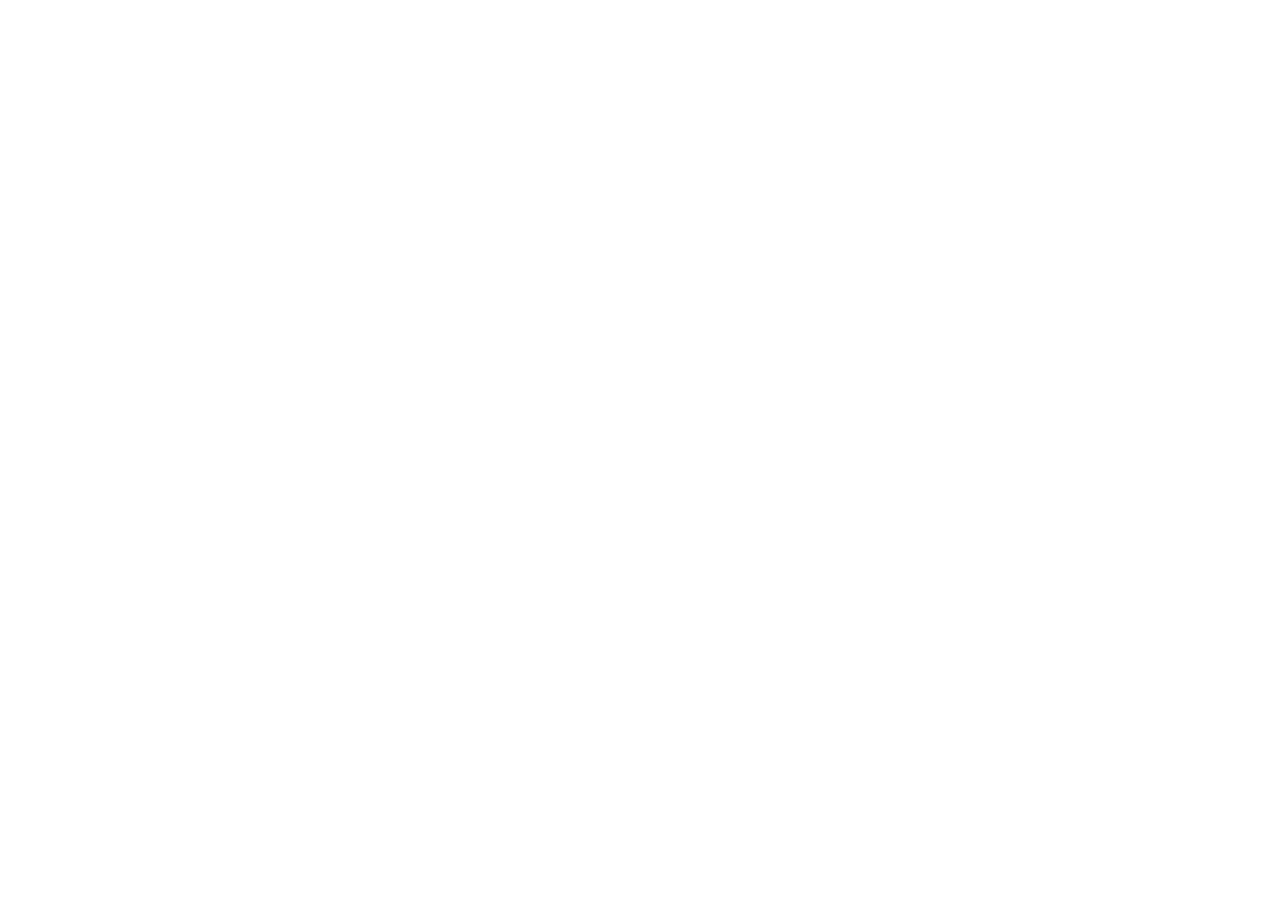
==== homework15.html @ a233f8dd "homework16" ====
<!DOCTYPE html>
<html lang="en">
<head>
    <meta charset="UTF-8">
    <meta name="viewport" content="width=device-width, initial-scale=1.0">
    <title>homework16</title>
    <link rel="stylesheet" href="./homework15.css">
</head>
<body>
     
        </div>
     </div>
</body>
</html>
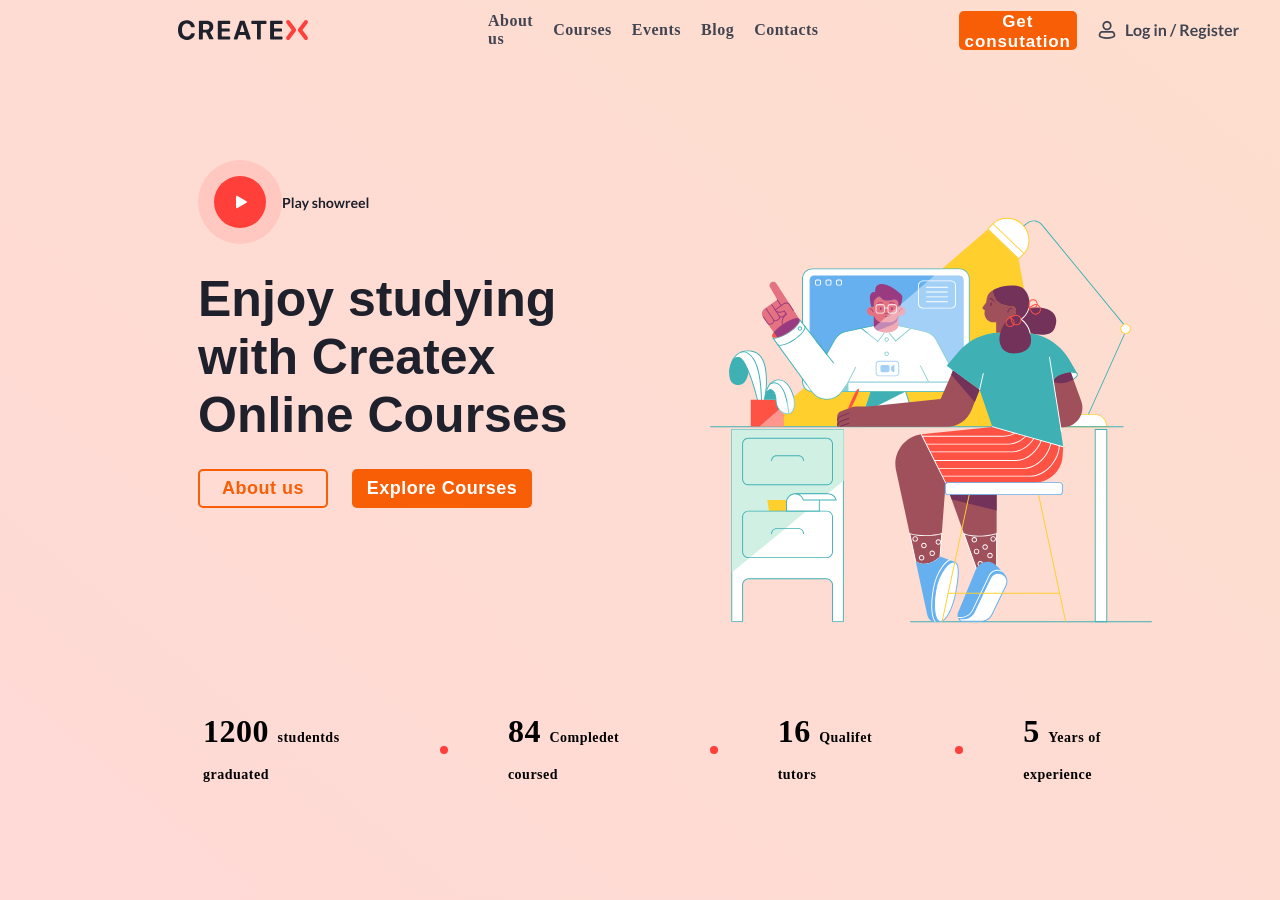
==== commit 7b2743d6: "homework15" ====
--- a/homework15.html
+++ b/homework15.html
@@ -1,14 +1,71 @@
-<!DOCTYPE html>
+<!doctype html>
 <html lang="en">
-<head>
-    <meta charset="UTF-8">
-    <meta name="viewport" content="width=device-width, initial-scale=1.0">
+  <head>
+    <meta charset="UTF-8" />
+    <meta name="viewport" content="width=device-width, initial-scale=1.0" />
     <title>homework16</title>
-    <link rel="stylesheet" href="./homework15.css">
-</head>
-<body>
-     
+    <link rel="stylesheet" href="./homework15.css" />
+  </head>
+  <body>
+    <div class="container1">
+
+      <div class="header">
+
+        <img src="./logo1.svg" alt="" class="logo1" />
+
+        <a class="a1" href="">About us</a>
+        <a class="a1" href="">Courses</a>
+        <a class="a1" href="">Events</a>
+        <a class="a1" href="">Blog</a>
+        <a class="a1" href="">Contacts</a>
+
+        <button class="button1">
+          <p>Get consutation</p>
+        </button>
+
+        <img src="./logo2.svg" alt="" class="logo2" />
+      </div>
+
+      <div class="in-container1">
+        <div class="div1">
+          <img src="./play-video.svg" alt="" class="logo3" />
+
+          <h1 style="color: rgba(30, 33, 44, 1)">
+            Enjoy studying <br />with Createx <br />Online Courses
+          </h1>
+
+          <button class="button2">
+            <a href="" style="color: rgba(247, 94, 5, 1); text-decoration: none;">About us</a>
+          </button>
+
+          <button class="button3">
+            <a href="" style="color: white; text-decoration: none;">Explore Courses</a>
+          </button>
+
         </div>
-     </div>
-</body>
-</html>+
+        <div class="div2">
+    
+            <img src="./illustration.svg" alt="" class="logo4">
+    
+        </div>
+      </div>
+      
+      <div class="footer1">
+
+        <h1 class="text1">1200 <span class="span1">studentds graduated</span></h1>
+        <img src="./ellipse.svg" alt="">
+
+        <h1 class="text2">84 <span class="span1">Compledet coursed</span></h1>
+        <img src="./ellipse.svg" alt="">
+
+        <h1 class="text3">16 <span class="span1">Qualifet tutors</span></h1>
+        <img src="./ellipse.svg" alt="">
+
+        <h1 class="text4">5 <span class="span1">Years of experience</span></h1>
+      </div>
+    </div>
+
+
+  </body>
+</html>
--- a/homework15.css
+++ b/homework15.css
@@ -0,0 +1,112 @@
+* {
+  margin: 0;
+}
+.container1 {
+    width: 100%;
+    height: 100vh;
+    background-image: url("./bg-color.svg");
+    background-position: center;
+    background-repeat: no-repeat;
+
+}
+.header{
+    width: 80%;
+    height: 60px;
+    margin: auto;
+    display: flex;
+    align-items: center;
+    gap: 20px;
+}
+.logo1{
+    padding-left: 50px;
+    padding-right: 160px;
+}
+.a1{
+    color: rgba(66, 69, 81, 1);
+    text-decoration: none;
+    font-weight: 600;
+    letter-spacing: 0.5px;
+}
+.button1{
+    width: 200px;
+    height: 39px;
+    margin-left: 120px;
+    background-color: rgba(247, 94, 5, 1);
+    color: white;
+    font-weight: 600;
+    letter-spacing: 0.9px;
+    font-family: 'Gill Sans', 'Gill Sans MT', Calibri, 'Trebuchet MS', sans-serif;
+    font-size: 17px;
+    border: none;
+    border-radius: 5px;
+}
+.in-container1{
+    width: 80%;
+    height: 60vh;
+    display: flex;
+    margin: auto;
+    margin-top: 90px;
+}
+.div1{
+    width: 50%;
+    height: 100%;
+    padding: 10px 70px;
+    font-size: 25px;
+    font-weight: 800;
+    font-family: 'Gill Sans', 'Gill Sans MT', Calibri, 'Trebuchet MS', sans-serif;
+}
+.logo3{
+    max-width: 200px;
+    margin-bottom: 20px;
+    
+}
+.button2{
+    width: 130px;
+    height: 39px;
+    justify-content: center;
+    background-color: rgba(255, 255, 255, 0);
+    border: 2px solid rgba(247, 94, 5, 1);
+    font-size: 18px;
+    font-weight: 550;
+    font-family: 'Gill Sans', 'Gill Sans MT', Calibri, 'Trebuchet MS', sans-serif;
+    letter-spacing: 0.5px;
+    border-radius: 5px;
+}
+.button3{
+    width: 180px;
+    height: 39px;
+    margin-top: 25px;
+    margin-left: 17px;
+    justify-content: center;
+    background-color: rgba(247, 94, 5, 1);
+    border: none;
+    font-size: 18px;
+    font-weight: 550;
+    font-family: 'Gill Sans', 'Gill Sans MT', Calibri, 'Trebuchet MS', sans-serif;
+    letter-spacing: 0.5px;
+    border-radius: 5px;
+}
+.div2{
+    width: 50%;
+    height: 100%;
+}
+.logo4{
+  width: 100%;
+  height: 100%;
+}
+.footer1{
+    width: 80%;
+    height: 60px;
+    margin: auto;
+    display: flex;
+    align-items: center;
+    gap: 60px;
+    letter-spacing: 0.5px;
+    margin-top: 30px;
+}
+.span1{
+  font-size: 14px;
+}
+.text1{
+    padding-left: 75px;
+}
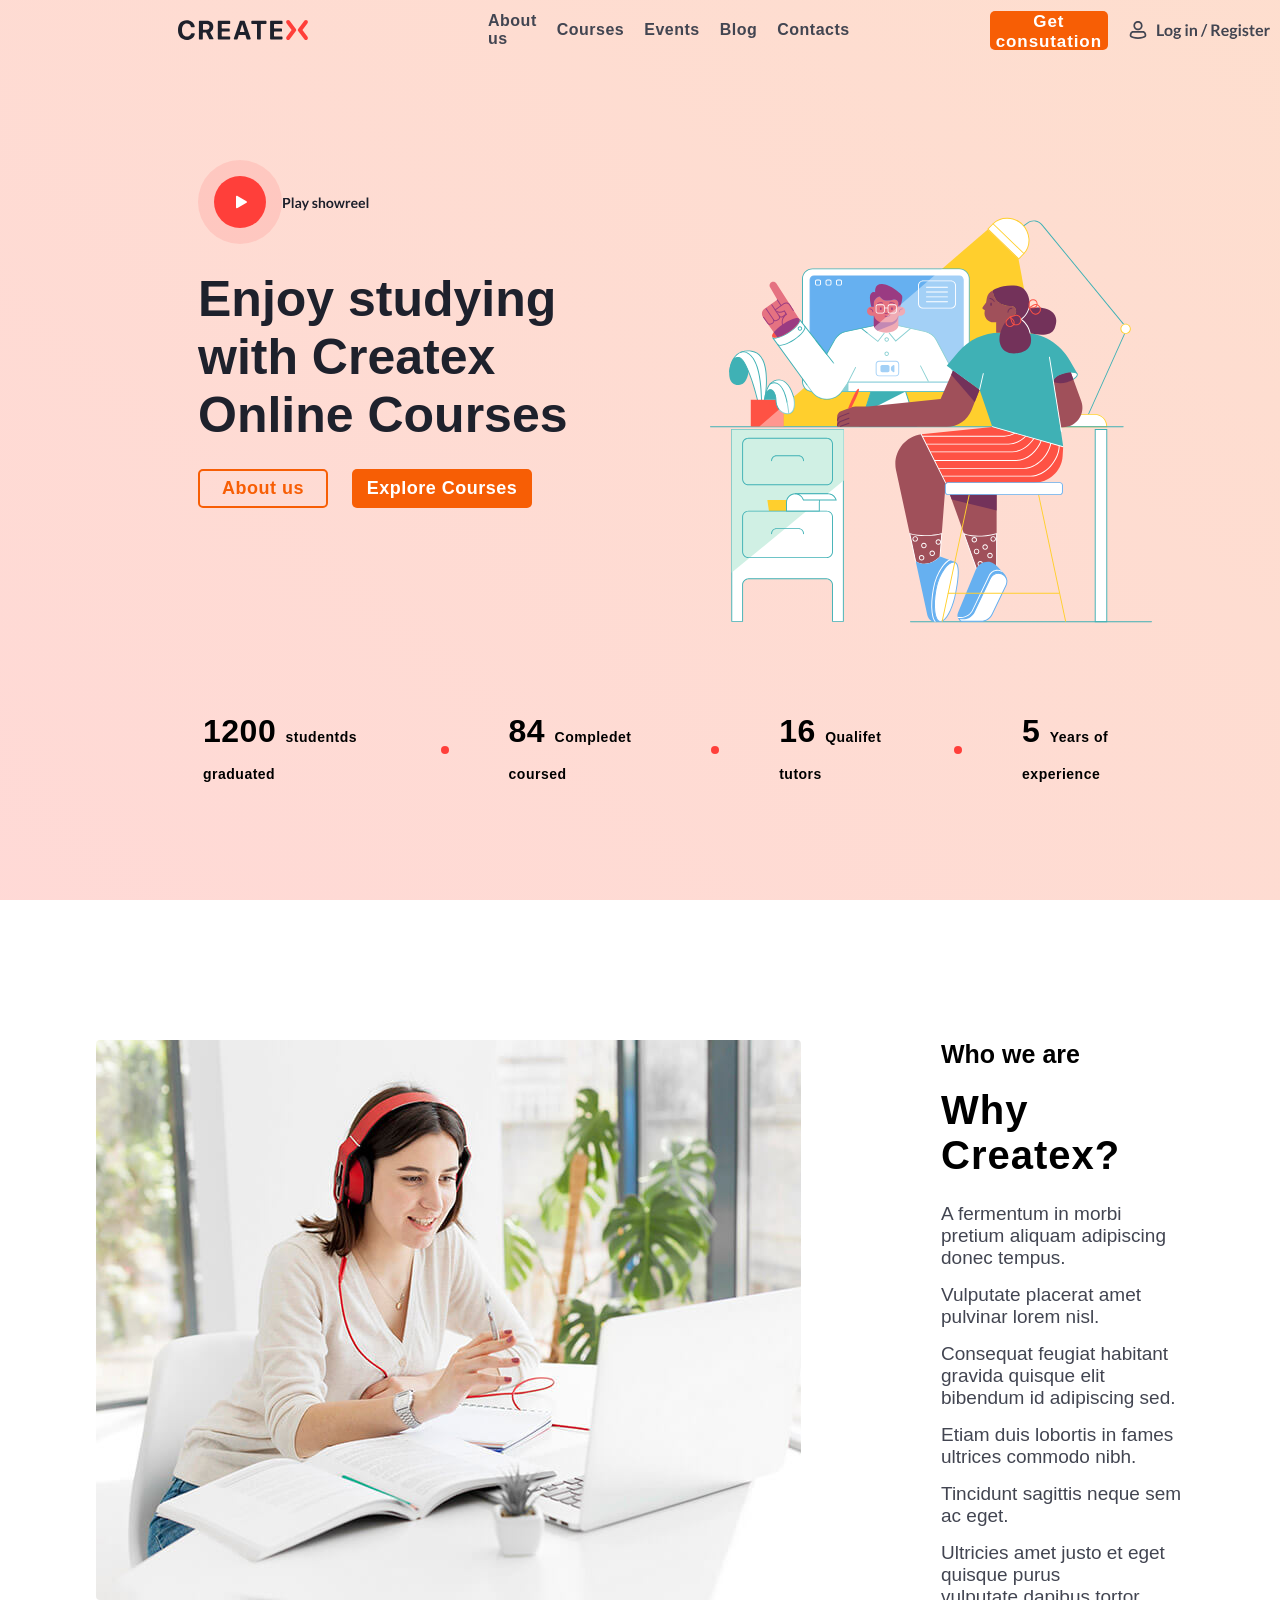
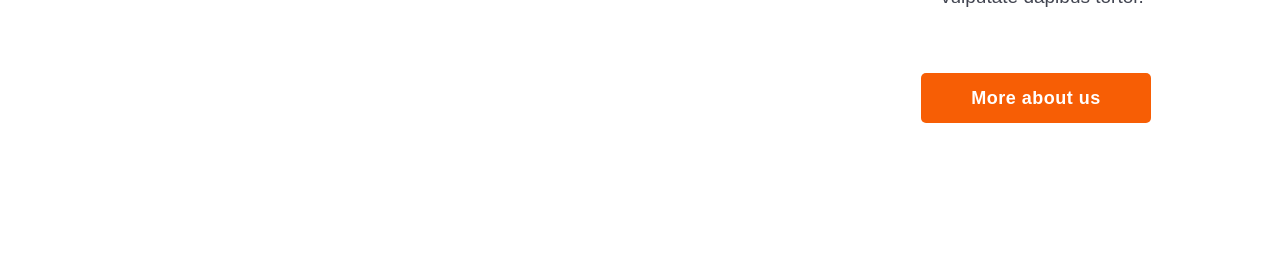
==== commit 5f139ebf: "homework15" ====
--- a/homework15.html
+++ b/homework15.html
@@ -8,9 +8,7 @@
   </head>
   <body>
     <div class="container1">
-
       <div class="header">
-
         <img src="./logo1.svg" alt="" class="logo1" />
 
         <a class="a1" href="">About us</a>
@@ -35,37 +33,73 @@
           </h1>
 
           <button class="button2">
-            <a href="" style="color: rgba(247, 94, 5, 1); text-decoration: none;">About us</a>
+            <a href="" style="color: rgba(247, 94, 5, 1); text-decoration: none"
+              >About us</a
+            >
           </button>
 
           <button class="button3">
-            <a href="" style="color: white; text-decoration: none;">Explore Courses</a>
+            <a href="" style="color: white; text-decoration: none"
+              >Explore Courses</a
+            >
           </button>
-
         </div>
 
         <div class="div2">
-    
-            <img src="./illustration.svg" alt="" class="logo4">
-    
+          <img src="./illustration.svg" alt="" class="logo4" />
         </div>
       </div>
-      
+
       <div class="footer1">
-
-        <h1 class="text1">1200 <span class="span1">studentds graduated</span></h1>
-        <img src="./ellipse.svg" alt="">
+        <h1 class="text1">
+          1200 <span class="span1">studentds graduated</span>
+        </h1>
+        <img src="./ellipse.svg" alt="" />
 
         <h1 class="text2">84 <span class="span1">Compledet coursed</span></h1>
-        <img src="./ellipse.svg" alt="">
+        <img src="./ellipse.svg" alt="" />
 
         <h1 class="text3">16 <span class="span1">Qualifet tutors</span></h1>
-        <img src="./ellipse.svg" alt="">
+        <img src="./ellipse.svg" alt="" />
 
         <h1 class="text4">5 <span class="span1">Years of experience</span></h1>
       </div>
     </div>
 
+    <div class="container2">
+      <div class="in-container2">
+        <img src="./image.svg" alt="" />
+      </div>
+
+      <div class="in-container3">
+        <p style="font-size: 25px; padding-bottom: 19px; font-family: 'Gill Sans', 'Gill Sans MT', Calibri, 'Trebuchet MS', sans-serif; font-weight: 600;">Who we are</p>
+        <h1 style="padding-bottom: 10px; font-size: 40px; font-family: 'Gill Sans', 'Gill Sans MT', Calibri, 'Trebuchet MS', sans-serif; font-weight:bolder;
+        letter-spacing: 1px;">Why Createx?</h1>
+
+        <p class="parag1">
+          A fermentum in morbi pretium aliquam adipiscing <br />donec tempus.
+        </p>
+        <p class="parag1">Vulputate placerat amet pulvinar lorem nisl.</p>
+        <p class="parag1">
+          Consequat feugiat habitant gravida quisque elit <br />bibendum id
+          adipiscing sed.
+        </p>
+        <p class="parag1">
+          Etiam duis lobortis in fames ultrices commodo nibh.
+        </p>
+        <p class="parag1">Tincidunt sagittis neque sem ac eget.</p>
+        <p class="parag1">
+          Ultricies amet justo et eget quisque purus <br />vulputate dapibus
+          tortor.
+        </p>
+
+        <button class="button4">
+          <p>More about us</p>
+        </button>
+      </div>
+    </div>
+
+    
 
   </body>
 </html>
--- a/homework15.css
+++ b/homework15.css
@@ -1,5 +1,6 @@
 * {
   margin: 0;
+  font-family: 'Gill Sans', 'Gill Sans MT', Calibri, 'Trebuchet MS', sans-serif;
 }
 .container1 {
     width: 100%;
@@ -109,4 +110,36 @@
 }
 .text1{
     padding-left: 75px;
-}+}
+.container2{
+    width: 85%;
+    margin: auto;
+    display: flex;
+    gap: 90px;
+    margin-top: 140px; 
+    margin-bottom: 140px;
+}
+.in-container3{
+    width: 700px;
+    padding-left: 50px;
+}
+.parag1{
+    color: rgba(66, 69, 81, 1);
+    font-size: 19px;
+    padding-top: 15px;
+}
+.button4{
+    width: 230px;
+    height: 50px;
+    margin-top: 65px;
+    margin-left: -20px;
+    justify-content: center;
+    background-color: rgba(247, 94, 5, 1);
+    color: white;
+    border: none;
+    font-size: 18px;
+    font-weight: 550;
+    font-family: 'Gill Sans', 'Gill Sans MT', Calibri, 'Trebuchet MS', sans-serif;
+    letter-spacing: 0.5px;
+    border-radius: 5px;
+}
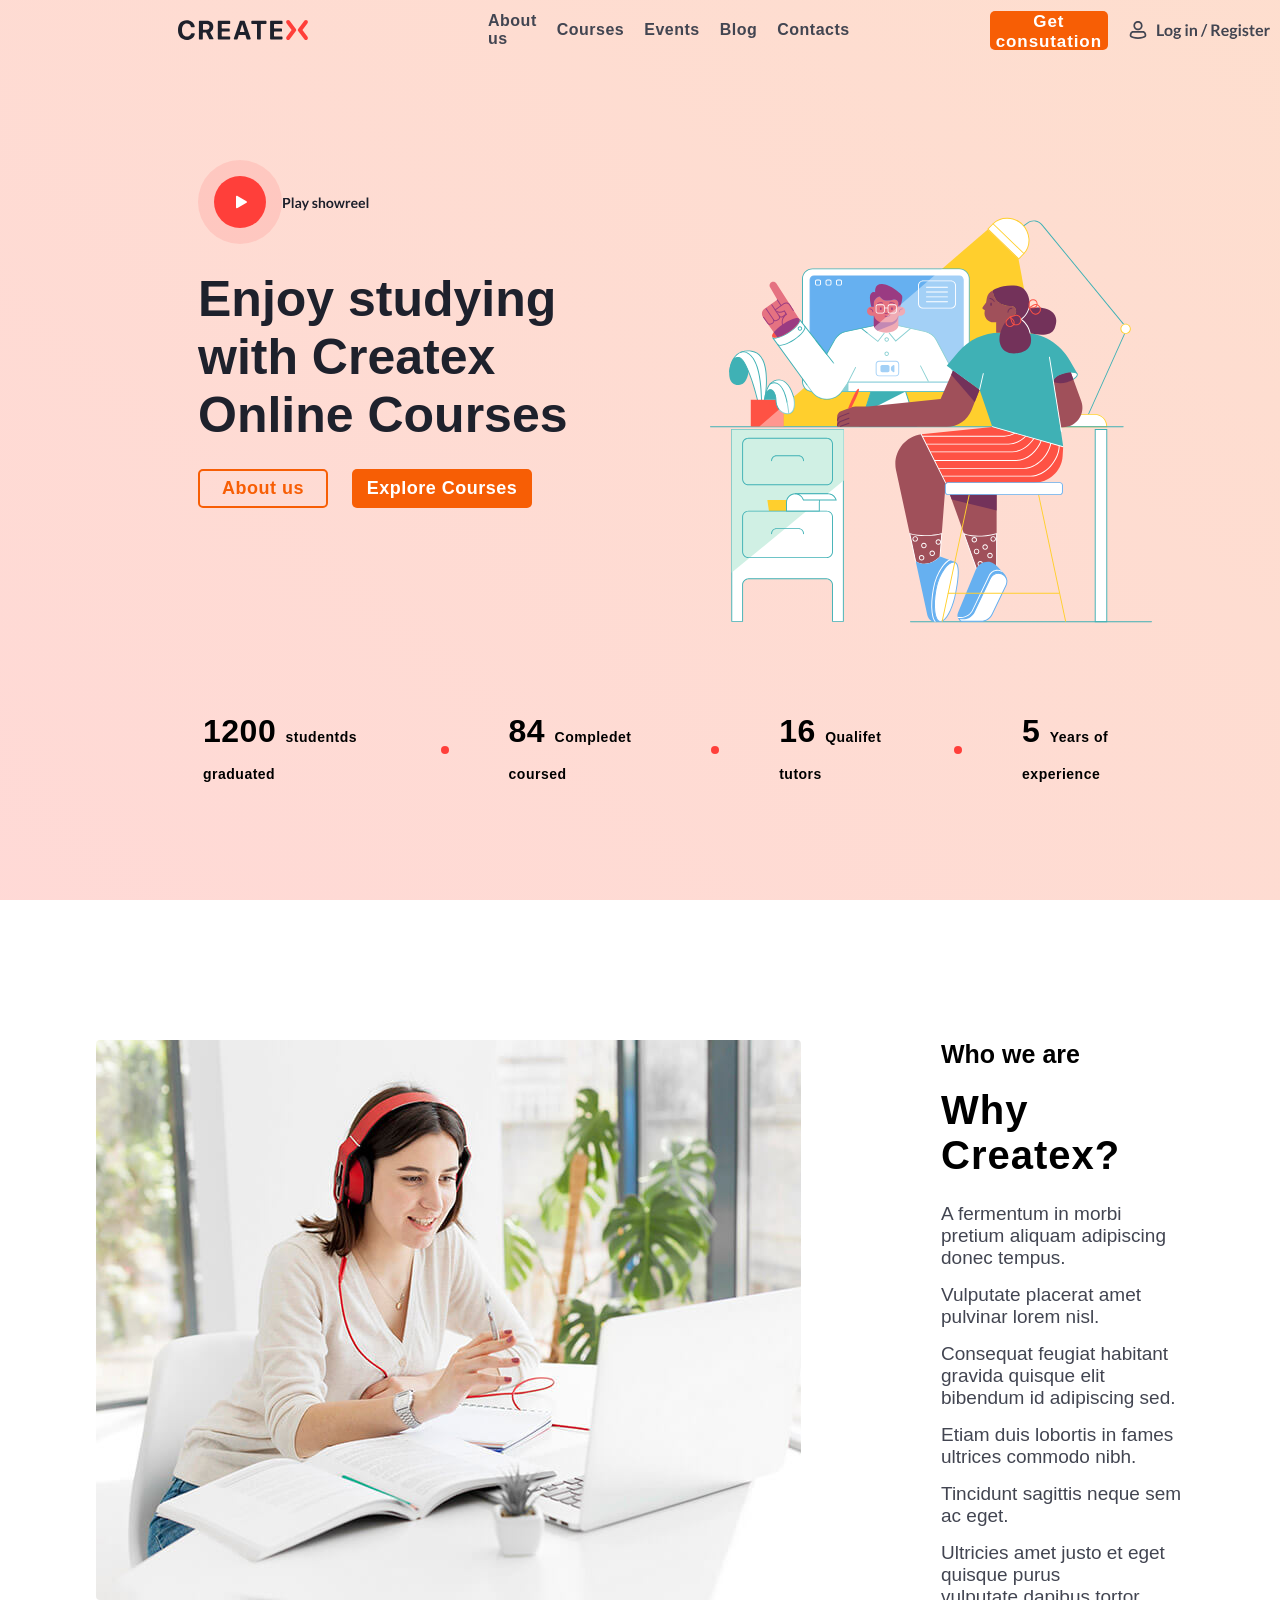
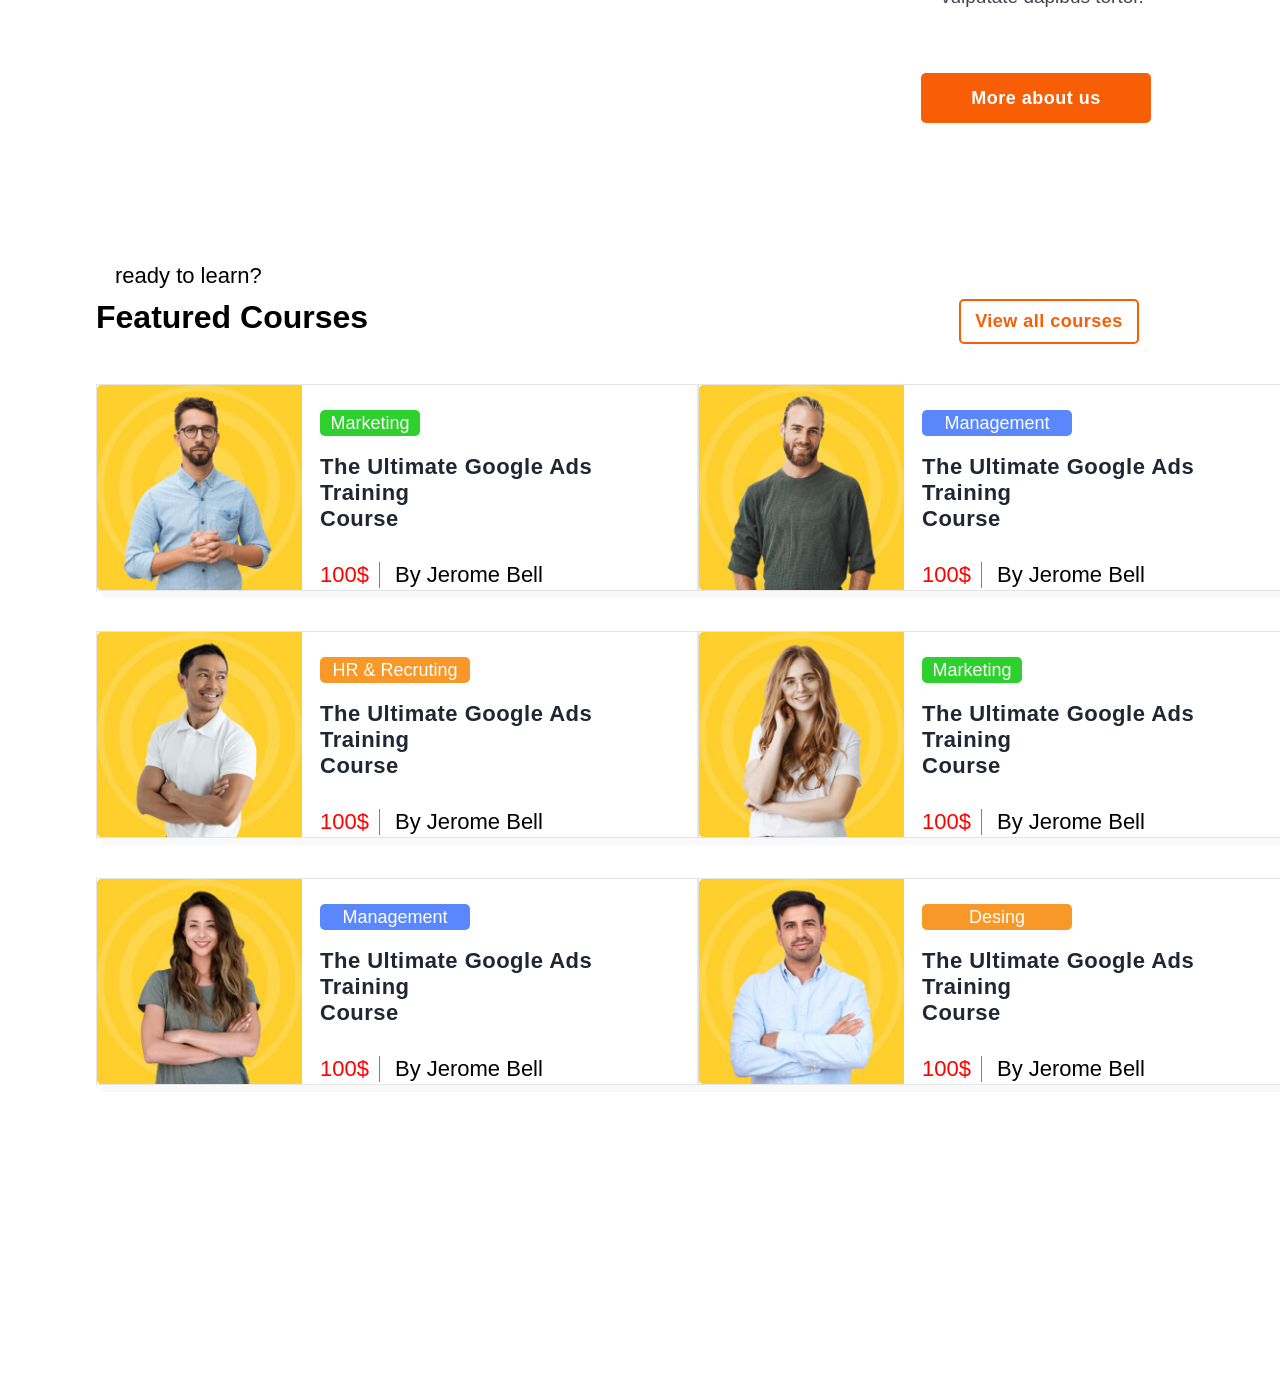
==== commit 87bbb450: "homework15" ====
--- a/homework15.html
+++ b/homework15.html
@@ -72,9 +72,31 @@
       </div>
 
       <div class="in-container3">
-        <p style="font-size: 25px; padding-bottom: 19px; font-family: 'Gill Sans', 'Gill Sans MT', Calibri, 'Trebuchet MS', sans-serif; font-weight: 600;">Who we are</p>
-        <h1 style="padding-bottom: 10px; font-size: 40px; font-family: 'Gill Sans', 'Gill Sans MT', Calibri, 'Trebuchet MS', sans-serif; font-weight:bolder;
-        letter-spacing: 1px;">Why Createx?</h1>
+        <p
+          style="
+            font-size: 25px;
+            padding-bottom: 19px;
+            font-family:
+              &quot;Gill Sans&quot;, &quot;Gill Sans MT&quot;, Calibri,
+              &quot;Trebuchet MS&quot;, sans-serif;
+            font-weight: 600;
+          "
+        >
+          Who we are
+        </p>
+        <h1
+          style="
+            padding-bottom: 10px;
+            font-size: 40px;
+            font-family:
+              &quot;Gill Sans&quot;, &quot;Gill Sans MT&quot;, Calibri,
+              &quot;Trebuchet MS&quot;, sans-serif;
+            font-weight: bolder;
+            letter-spacing: 1px;
+          "
+        >
+          Why Createx?
+        </h1>
 
         <p class="parag1">
           A fermentum in morbi pretium aliquam adipiscing <br />donec tempus.
@@ -99,7 +121,143 @@
       </div>
     </div>
 
-    
+    <p class="text-exit">ready to learn?</p>
+
+    <div class="container3">
+      <div class="header2">
+        <h1>Featured Courses</h1>
+
+        <button class="button5">
+          <p>View all courses</p>
+        </button>
+      </div>
+
+      <div class="container-in1">
+
+        
+        <div class="in-container4">
+          <div class="div-in1">
+          <div class="in-div1">
+            <img src="./image1.svg" alt="" style="width: 205px" />
+          </div>
+
+          <div class="in-div2">
+            <div class="divv1">
+              <p>Marketing</p>
+            </div>
+
+            <p class="textt1">The Ultimate Google Ads Training <br />Course</p>
+
+            <div class="divv2">
+              <p class="textt2">100$</p>
+              <p class="textt3">By Jerome Bell</p>
+            </div>
+          </div>
+        </div>
+
+        <div class="div-in1">
+          <div class="in-div1">
+            <img src="./image2.png" alt="" style="width: 205px" />
+          </div>
+
+          <div class="in-div2">
+            <div class="divv3">
+              <p>HR & Recruting</p>
+            </div>
+
+            <p class="textt1">The Ultimate Google Ads Training <br />Course</p>
+
+            <div class="divv2">
+              <p class="textt2">100$</p>
+              <p class="textt3">By Jerome Bell</p>
+            </div>
+          </div>
+        </div>
+
+        <div class="div-in1">
+          <div class="in-div1">
+            <img src="./image3.png" alt="" style="width: 205px" />
+          </div>
+
+          <div class="in-div2">
+            <div class="divv4">
+              <p>Management</p>
+            </div>
+
+            <p class="textt1">The Ultimate Google Ads Training <br />Course</p>
+
+            <div class="divv2">
+              <p class="textt2">100$</p>
+              <p class="textt3">By Jerome Bell</p>
+            </div>
+          </div>
+        </div>
+      </div>
+      
+      
+      <div class="in-container4">
+        <div class="div-in1">
+          <div class="in-div1">
+            <img src="./image4.png" alt="" style="width: 205px" />
+          </div>
+          
+          <div class="in-div2">
+            <div class="divv4">
+              <p>Management</p>
+            </div>
+
+            <p class="textt1">The Ultimate Google Ads Training <br />Course</p>
+
+            <div class="divv2">
+              <p class="textt2">100$</p>
+              <p class="textt3">By Jerome Bell</p>
+            </div>
+          </div>
+        </div>
+
+        <div class="div-in1">
+          <div class="in-div1">
+            <img src="./image5.png" alt="" style="width: 205px" />
+          </div>
+
+          <div class="in-div2">
+            <div class="divv1">
+              <p>Marketing</p>
+            </div>
+
+            <p class="textt1">The Ultimate Google Ads Training <br />Course</p>
+
+            <div class="divv2">
+              <p class="textt2">100$</p>
+              <p class="textt3">By Jerome Bell</p>
+            </div>
+          </div>
+        </div>
+
+        <div class="div-in1">
+          <div class="in-div1">
+            <img src="./image6.png" alt="" style="width: 205px" />
+          </div>
+          
+          <div class="in-div2">
+            <div class="divv5">
+              <p>Desing</p>
+            </div>
+
+            <p class="textt1">The Ultimate Google Ads Training <br />Course</p>
+            
+            <div class="divv2">
+              <p class="textt2">100$</p>
+              <p class="textt3">By Jerome Bell</p>
+            </div>
+          </div>
+        </div>
+      </div>
+    </div>
+  </div>
+  </div>
+
+
 
   </body>
 </html>
--- a/homework15.css
+++ b/homework15.css
@@ -1,145 +1,257 @@
 * {
   margin: 0;
-  font-family: 'Gill Sans', 'Gill Sans MT', Calibri, 'Trebuchet MS', sans-serif;
+  font-family: "Gill Sans", "Gill Sans MT", Calibri, "Trebuchet MS", sans-serif;
 }
 .container1 {
+  width: 100%;
+  height: 100vh;
+  background-image: url("./bg-color.svg");
+  background-position: center;
+  background-repeat: no-repeat;
+}
+.header {
+  width: 80%;
+  height: 60px;
+  margin: auto;
+  display: flex;
+  align-items: center;
+  gap: 20px;
+}
+.logo1 {
+  padding-left: 50px;
+  padding-right: 160px;
+}
+.a1 {
+  color: rgba(66, 69, 81, 1);
+  text-decoration: none;
+  font-weight: 600;
+  letter-spacing: 0.5px;
+}
+.button1 {
+  width: 200px;
+  height: 39px;
+  margin-left: 120px;
+  background-color: rgba(247, 94, 5, 1);
+  color: white;
+  font-weight: 600;
+  letter-spacing: 0.9px;
+  font-family: "Gill Sans", "Gill Sans MT", Calibri, "Trebuchet MS", sans-serif;
+  font-size: 17px;
+  border: none;
+  border-radius: 5px;
+}
+.in-container1 {
+  width: 80%;
+  height: 60vh;
+  display: flex;
+  margin: auto;
+  margin-top: 90px;
+}
+.div1 {
+  width: 50%;
+  height: 100%;
+  padding: 10px 70px;
+  font-size: 25px;
+  font-weight: 800;
+  font-family: "Gill Sans", "Gill Sans MT", Calibri, "Trebuchet MS", sans-serif;
+}
+.logo3 {
+  max-width: 200px;
+  margin-bottom: 20px;
+}
+.button2 {
+  width: 130px;
+  height: 39px;
+  justify-content: center;
+  background-color: rgba(255, 255, 255, 0);
+  border: 2px solid rgba(247, 94, 5, 1);
+  font-size: 18px;
+  font-weight: 550;
+  font-family: "Gill Sans", "Gill Sans MT", Calibri, "Trebuchet MS", sans-serif;
+  letter-spacing: 0.5px;
+  border-radius: 5px;
+}
+.button3 {
+  width: 180px;
+  height: 39px;
+  margin-top: 25px;
+  margin-left: 17px;
+  justify-content: center;
+  background-color: rgba(247, 94, 5, 1);
+  border: none;
+  font-size: 18px;
+  font-weight: 550;
+  font-family: "Gill Sans", "Gill Sans MT", Calibri, "Trebuchet MS", sans-serif;
+  letter-spacing: 0.5px;
+  border-radius: 5px;
+}
+.div2 {
+  width: 50%;
+  height: 100%;
+}
+.logo4 {
+  width: 100%;
+  height: 100%;
+}
+.footer1 {
+  width: 80%;
+  height: 60px;
+  margin: auto;
+  display: flex;
+  align-items: center;
+  gap: 60px;
+  letter-spacing: 0.5px;
+  margin-top: 30px;
+}
+.span1 {
+  font-size: 14px;
+}
+.text1 {
+  padding-left: 75px;
+}
+.container2 {
+  width: 85%;
+  margin: auto;
+  display: flex;
+  gap: 90px;
+  margin-top: 140px;
+  margin-bottom: 140px;
+}
+.in-container3 {
+  width: 700px;
+  padding-left: 50px;
+}
+.parag1 {
+  color: rgba(66, 69, 81, 1);
+  font-size: 19px;
+  padding-top: 15px;
+}
+.button4 {
+  width: 230px;
+  height: 50px;
+  margin-top: 65px;
+  margin-left: -20px;
+  justify-content: center;
+  background-color: rgba(247, 94, 5, 1);
+  color: white;
+  border: none;
+  font-size: 18px;
+  font-weight: 550;
+  font-family: "Gill Sans", "Gill Sans MT", Calibri, "Trebuchet MS", sans-serif;
+  letter-spacing: 0.5px;
+  border-radius: 5px;
+}
+.text-exit {
+  font-size: 22px;
+  padding-left: 115px;
+  padding-bottom: 10px;
+}
+.container3 {
+  width: 85%;
+  margin: auto;
+  padding-bottom: 300px;
+}
+.header2 {
+  width: 100%;
+  display: flex;
+  justify-content: space-between;
+}
+.button5 {
+  width: 180px;
+  height: 45px;
+  justify-content: center;
+  background-color: rgba(255, 255, 255, 0);
+  color: rgba(247, 94, 5, 1);
+  border: 2px solid rgba(247, 94, 5, 1);
+  font-size: 18px;
+  font-weight: 550;
+  font-family: "Gill Sans", "Gill Sans MT", Calibri, "Trebuchet MS", sans-serif;
+  letter-spacing: 0.5px;
+  border-radius: 5px;
+  margin-right: 45px;
+}
+.in-container4 {
+  width: 100%;
+}
+.container-in1{
     width: 100%;
-    height: 100vh;
-    background-image: url("./bg-color.svg");
-    background-position: center;
-    background-repeat: no-repeat;
-
-}
-.header{
-    width: 80%;
-    height: 60px;
-    margin: auto;
     display: flex;
-    align-items: center;
-    gap: 20px;
-}
-.logo1{
-    padding-left: 50px;
-    padding-right: 160px;
-}
-.a1{
-    color: rgba(66, 69, 81, 1);
-    text-decoration: none;
-    font-weight: 600;
-    letter-spacing: 0.5px;
-}
-.button1{
-    width: 200px;
-    height: 39px;
-    margin-left: 120px;
-    background-color: rgba(247, 94, 5, 1);
-    color: white;
-    font-weight: 600;
-    letter-spacing: 0.9px;
-    font-family: 'Gill Sans', 'Gill Sans MT', Calibri, 'Trebuchet MS', sans-serif;
-    font-size: 17px;
-    border: none;
-    border-radius: 5px;
-}
-.in-container1{
-    width: 80%;
-    height: 60vh;
-    display: flex;
-    margin: auto;
-    margin-top: 90px;
-}
-.div1{
-    width: 50%;
-    height: 100%;
-    padding: 10px 70px;
-    font-size: 25px;
-    font-weight: 800;
-    font-family: 'Gill Sans', 'Gill Sans MT', Calibri, 'Trebuchet MS', sans-serif;
-}
-.logo3{
-    max-width: 200px;
-    margin-bottom: 20px;
-    
-}
-.button2{
-    width: 130px;
-    height: 39px;
-    justify-content: center;
-    background-color: rgba(255, 255, 255, 0);
-    border: 2px solid rgba(247, 94, 5, 1);
-    font-size: 18px;
-    font-weight: 550;
-    font-family: 'Gill Sans', 'Gill Sans MT', Calibri, 'Trebuchet MS', sans-serif;
-    letter-spacing: 0.5px;
-    border-radius: 5px;
-}
-.button3{
-    width: 180px;
-    height: 39px;
-    margin-top: 25px;
-    margin-left: 17px;
-    justify-content: center;
-    background-color: rgba(247, 94, 5, 1);
-    border: none;
-    font-size: 18px;
-    font-weight: 550;
-    font-family: 'Gill Sans', 'Gill Sans MT', Calibri, 'Trebuchet MS', sans-serif;
-    letter-spacing: 0.5px;
-    border-radius: 5px;
-}
-.div2{
-    width: 50%;
-    height: 100%;
-}
-.logo4{
-  width: 100%;
-  height: 100%;
-}
-.footer1{
-    width: 80%;
-    height: 60px;
-    margin: auto;
-    display: flex;
-    align-items: center;
-    gap: 60px;
-    letter-spacing: 0.5px;
-    margin-top: 30px;
-}
-.span1{
-  font-size: 14px;
-}
-.text1{
-    padding-left: 75px;
-}
-.container2{
-    width: 85%;
-    margin: auto;
-    display: flex;
-    gap: 90px;
-    margin-top: 140px; 
-    margin-bottom: 140px;
-}
-.in-container3{
-    width: 700px;
-    padding-left: 50px;
-}
-.parag1{
-    color: rgba(66, 69, 81, 1);
-    font-size: 19px;
-    padding-top: 15px;
-}
-.button4{
-    width: 230px;
-    height: 50px;
-    margin-top: 65px;
-    margin-left: -20px;
-    justify-content: center;
-    background-color: rgba(247, 94, 5, 1);
-    color: white;
-    border: none;
-    font-size: 18px;
-    font-weight: 550;
-    font-family: 'Gill Sans', 'Gill Sans MT', Calibri, 'Trebuchet MS', sans-serif;
-    letter-spacing: 0.5px;
-    border-radius: 5px;
-}
+    padding-right: 0px;
+}
+.div-in1 {
+  width: 600px;
+  height: 205px;
+  display: flex;
+  border: 1px solid rgba(172, 170, 170, 0.305);
+  box-shadow: 6px 7px rgba(237, 235, 235, 0.321);
+  margin-top: 40px;
+}
+.in-div2 {
+  padding: 5px 18px;
+  font-size: 18px;
+}
+.divv1 {
+  width: 100px;
+  height: 26px;
+  background-color: rgba(11, 201, 11, 0.858);
+  color: white;
+  display: flex;
+  justify-content: center;
+  align-items: center;
+  border-radius: 5px;
+  margin-bottom: 18px;
+  margin-top: 20px;
+}
+.textt1 {
+  font-size: 22px;
+  font-weight: 780;
+  letter-spacing: 0.5px;
+  color: rgb(34, 37, 51);
+}
+.divv2 {
+  display: flex;
+  margin-top: 30px;
+  font-size: 22px;
+  gap: 15px;
+}
+.textt2 {
+  color: red;
+  border-right: 1px solid gray;
+  padding-right: 10px;
+}
+.divv3 {
+  width: 150px;
+  height: 26px;
+  background-color: rgba(248, 152, 40, 1);
+  color: white;
+  display: flex;
+  justify-content: center;
+  align-items: center;
+  border-radius: 5px;
+  margin-bottom: 18px;
+  margin-top: 20px;
+}
+.divv4 {
+  width: 150px;
+  height: 26px;
+  background-color: rgba(90, 135, 252, 1);
+  color: white;
+  display: flex;
+  justify-content: center;
+  align-items: center;
+  border-radius: 5px;
+  margin-bottom: 18px;
+  margin-top: 20px;
+}
+.divv5 {
+  width: 150px;
+  height: 26px;
+  background-color: rgba(248, 152, 40, 1);
+  color: white;
+  display: flex;
+  justify-content: center;
+  align-items: center;
+  border-radius: 5px;
+  margin-bottom: 18px;
+  margin-top: 20px;
+}
